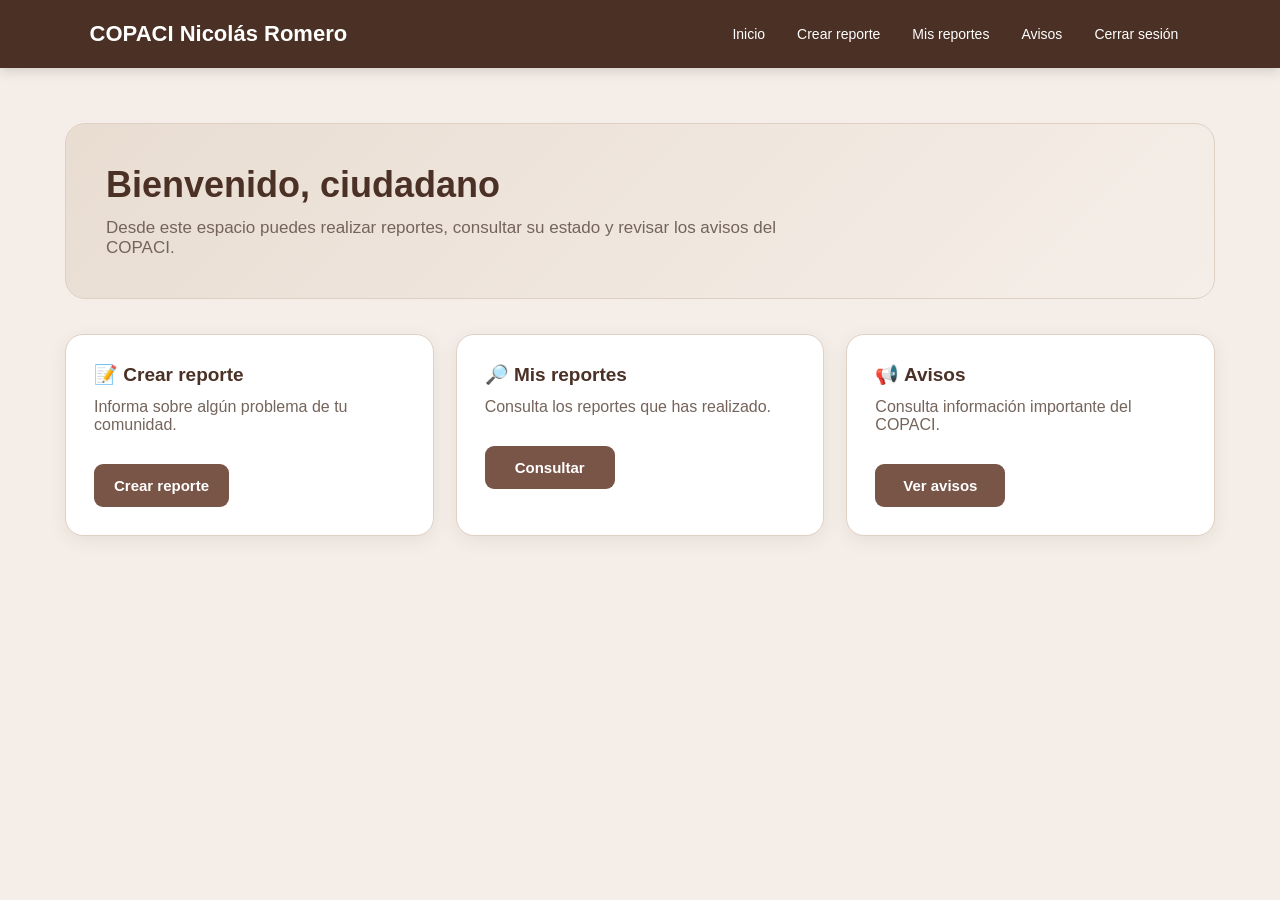
==== ciudadano.html @ 0b4abf4b "subir pagina web" ====
<!DOCTYPE html>
<html lang="es">
<head>

    <meta charset="UTF-8">
    <meta name="viewport" content="width=device-width, initial-scale=1.0">

    <title>Ciudadano | COPACI</title>

    <link rel="stylesheet" href="style.css">

</head>

<body>

<header>

    <h1>COPACI Nicolás Romero</h1>

    <nav>

        <a href="ciudadano.html">Inicio</a>

        <a href="reporte.html">
            Crear reporte
        </a>

        <a href="mis-reportes.html">
            Mis reportes
        </a>

        <a href="avisos-ciudadano.html">
            Avisos
        </a>

        <a href="index.html">
            Cerrar sesión
        </a>

    </nav>

</header>


<main class="contenido">

    <section class="bienvenida">

        <h2>Bienvenido, ciudadano</h2>

        <p>
            Desde este espacio puedes realizar reportes,
            consultar su estado y revisar los avisos del COPACI.
        </p>

    </section>


    <section class="tarjetas">

        <div class="tarjeta">

            <h3>📝 Crear reporte</h3>

            <p>
                Informa sobre algún problema de tu comunidad.
            </p>

            <a href="reporte.html" class="boton">
                Crear reporte
            </a>

        </div>


        <div class="tarjeta">

            <h3>🔎 Mis reportes</h3>

            <p>
                Consulta los reportes que has realizado.
            </p>

            <a href="mis-reportes.html" class="boton">
                Consultar
            </a>

        </div>


        <div class="tarjeta">

            <h3>📢 Avisos</h3>

            <p>
                Consulta información importante del COPACI.
            </p>

            <a href="avisos-ciudadano.html" class="boton">
                Ver avisos
            </a>

        </div>

    </section>

</main>

</body>
</html>
---- style.css ----
/* ==========================================
   CONFIGURACIÓN GENERAL
========================================== */

* {
    margin: 0;
    padding: 0;
    box-sizing: border-box;
}

html {
    scroll-behavior: smooth;
}

body {
    font-family: Arial, Helvetica, sans-serif;
    background-color: #f5eee8;
    color: #3e2b23;
    min-height: 100vh;
}


/* ==========================================
   COLORES PRINCIPALES
========================================== */

:root {
    --cafe-oscuro: #4a3025;
    --cafe: #795548;
    --cafe-claro: #a1887f;
    --beige: #e9ddd2;
    --fondo: #f5eee8;
    --blanco: #ffffff;
    --texto: #3e2b23;
    --texto-claro: #74645b;
    --borde: #dfd0c4;
}


/* ==========================================
   PANTALLA DE LOGIN
========================================== */

.login-body {
    min-height: 100vh;

    display: flex;
    align-items: center;
    justify-content: center;

    padding: 30px;

    background:
        linear-gradient(
            135deg,
            #4a3025,
            #795548,
            #a1887f
        );
}


.login-box {
    width: 100%;
    max-width: 450px;

    background-color: white;

    padding: 40px;

    border-radius: 20px;

    box-shadow:
        0 15px 40px rgba(0, 0, 0, 0.25);

    text-align: center;
}


.login-box h1 {
    color: var(--cafe-oscuro);

    font-size: 38px;

    margin-bottom: 5px;
}


.login-box h2 {
    color: var(--cafe);

    font-size: 22px;

    margin-bottom: 8px;
}


.login-box > p {
    color: var(--texto-claro);

    margin-bottom: 25px;
}


/* ==========================================
   FORMULARIOS
========================================== */

form {
    text-align: left;
}


label {
    display: block;

    margin-top: 15px;
    margin-bottom: 7px;

    color: var(--texto);

    font-weight: bold;
}


input,
select,
textarea {
    width: 100%;

    padding: 13px;

    border: 1px solid var(--borde);

    border-radius: 9px;

    background-color: #faf8f6;

    color: var(--texto);

    font-family: inherit;
    font-size: 15px;

    outline: none;
}


textarea {
    resize: vertical;
}


input:focus,
select:focus,
textarea:focus {
    border-color: var(--cafe);

    box-shadow:
        0 0 0 2px rgba(121, 85, 72, 0.12);
}


/* ==========================================
   BOTONES
========================================== */

button,
.boton {
    display: inline-block;

    width: 100%;

    margin-top: 20px;

    padding: 13px 20px;

    border: none;

    border-radius: 9px;

    background-color: var(--cafe);

    color: white;

    font-size: 15px;

    font-weight: bold;

    text-align: center;

    text-decoration: none;

    cursor: pointer;

    transition: 0.2s;
}


button:hover,
.boton:hover {
    background-color: var(--cafe-oscuro);

    transform: translateY(-1px);
}


/* ==========================================
   REGISTRO DEL LOGIN
========================================== */

.login-register {
    margin-top: 25px;

    padding-top: 20px;

    border-top: 1px solid var(--borde);
}


.login-register p {
    margin-bottom: 8px;
}


.login-register a {
    color: var(--cafe);

    font-weight: bold;

    text-decoration: none;
}


.login-register a:hover {
    text-decoration: underline;
}


/* ==========================================
   MENSAJES
========================================== */

.error {
    margin-top: 15px;

    padding: 10px;

    border-radius: 8px;

    background-color: #f8d7da;

    color: #842029;

    text-align: center;
}


.exito {
    margin-top: 15px;

    padding: 10px;

    border-radius: 8px;

    background-color: #d1e7dd;

    color: #0f5132;

    text-align: center;
}


/* ==========================================
   ENCABEZADO
========================================== */

header {
    width: 100%;

    padding: 18px 7%;

    background-color: var(--cafe-oscuro);

    color: white;

    display: flex;

    align-items: center;

    justify-content: space-between;

    gap: 20px;

    box-shadow:
        0 3px 12px rgba(0, 0, 0, 0.15);
}


header h1 {
    font-size: 22px;
}


/* ==========================================
   NAVEGACIÓN
========================================== */

nav {
    display: flex;

    align-items: center;

    justify-content: center;

    flex-wrap: wrap;

    gap: 8px;
}


nav a {
    padding: 8px 12px;

    color: white;

    text-decoration: none;

    border-radius: 7px;

    font-size: 14px;

    transition: 0.2s;
}


nav a:hover {
    background-color: var(--cafe);

    color: white;
}


/* ==========================================
   CONTENIDO PRINCIPAL
========================================== */

.contenido {
    width: 90%;

    max-width: 1150px;

    margin: 0 auto;

    padding: 55px 0;
}


.contenido h2 {
    color: var(--cafe-oscuro);

    font-size: 32px;

    margin-bottom: 10px;
}


.contenido > p {
    color: var(--texto-claro);

    margin-bottom: 25px;
}


/* ==========================================
   BIENVENIDA
========================================== */

.bienvenida {
    padding: 40px;

    margin-bottom: 35px;

    border-radius: 20px;

    background:
        linear-gradient(
            135deg,
            #e9ddd2,
            #f5eee8
        );

    border: 1px solid var(--borde);
}


.bienvenida h2 {
    font-size: 36px;

    margin-bottom: 12px;
}


.bienvenida p {
    max-width: 700px;

    color: var(--texto-claro);

    font-size: 17px;
}


/* ==========================================
   TARJETAS
========================================== */

.tarjetas {
    display: grid;

    grid-template-columns:
        repeat(3, 1fr);

    gap: 22px;

    margin-top: 30px;
}


.tarjeta {
    background-color: white;

    padding: 28px;

    border-radius: 18px;

    border: 1px solid var(--borde);

    box-shadow:
        0 5px 18px rgba(60, 40, 30, 0.08);

    transition: 0.2s;
}


.tarjeta:hover {
    transform: translateY(-3px);

    box-shadow:
        0 8px 24px rgba(60, 40, 30, 0.13);
}


.tarjeta h3 {
    color: var(--cafe-oscuro);

    margin-bottom: 12px;

    font-size: 19px;
}


.tarjeta p {
    color: var(--texto-claro);

    margin-bottom: 10px;
}


.tarjeta .boton {
    width: auto;

    min-width: 130px;
}


/* ==========================================
   FORMULARIO GRANDE
========================================== */

.formulario {
    max-width: 650px;

    margin: 20px auto;

    padding: 35px;

    background-color: white;

    border-radius: 18px;

    border: 1px solid var(--borde);

    box-shadow:
        0 5px 20px rgba(60, 40, 30, 0.09);
}


.formulario h2 {
    margin-bottom: 8px;
}


.formulario > p {
    color: var(--texto-claro);

    margin-bottom: 20px;
}


/* ==========================================
   REPORTES
========================================== */

.reporte-card {
    background-color: white;

    margin-top: 20px;

    padding: 25px;

    border-radius: 15px;

    border-left: 6px solid var(--cafe);

    box-shadow:
        0 4px 15px rgba(60, 40, 30, 0.08);
}


.reporte-card h3 {
    color: var(--cafe-oscuro);

    margin-bottom: 12px;
}


.reporte-card p {
    color: var(--texto-claro);

    margin: 6px 0;
}


/* ==========================================
   ESTADOS DE REPORTES
========================================== */

.estado {
    display: inline-block;

    padding: 6px 12px;

    border-radius: 20px;

    font-size: 13px;

    font-weight: bold;
}


.pendiente {
    background-color: #fff0d5;

    color: #8a5a00;
}


.proceso {
    background-color: #e6def3;

    color: #5b3b7a;
}


.resuelto {
    background-color: #dcefdc;

    color: #326532;
}


/* ==========================================
   TABLAS
========================================== */

table {
    width: 100%;

    border-collapse: collapse;

    margin-top: 25px;

    background-color: white;

    border-radius: 12px;

    overflow: hidden;
}


th {
    background-color: var(--cafe-oscuro);

    color: white;

    padding: 14px;

    text-align: left;
}


td {
    padding: 13px;

    border-bottom: 1px solid var(--borde);

    color: var(--texto-claro);
}


tr:hover td {
    background-color: #faf6f2;
}


/* ==========================================
   AVISOS
========================================== */

.aviso {
    background-color: white;

    padding: 25px;

    margin-top: 20px;

    border-radius: 15px;

    border-left: 5px solid var(--cafe);

    box-shadow:
        0 4px 15px rgba(60, 40, 30, 0.08);
}


.aviso h3 {
    color: var(--cafe-oscuro);

    margin-bottom: 8px;
}


.aviso p {
    color: var(--texto-claro);
}


/* ==========================================
   PIE DE PÁGINA
========================================== */

footer {
    margin-top: 50px;

    padding: 30px;

    background-color: var(--cafe-oscuro);

    color: white;

    text-align: center;
}


footer p {
    margin: 5px;
}


/* ==========================================
   RESPONSIVE - TABLETS
========================================== */

@media (max-width: 900px) {

    header {
        flex-direction: column;

        text-align: center;

        padding: 20px;
    }


    nav {
        width: 100%;
    }


    .tarjetas {
        grid-template-columns: repeat(2, 1fr);
    }

}


/* ==========================================
   RESPONSIVE - CELULARES
========================================== */

@media (max-width: 600px) {

    .login-body {
        padding: 15px;
    }


    .login-box {
        padding: 28px 22px;
    }


    .login-box h1 {
        font-size: 32px;
    }


    .login-box h2 {
        font-size: 19px;
    }


    header {
        padding: 15px;
    }


    header h1 {
        font-size: 19px;
    }


    nav {
        flex-direction: column;

        width: 100%;

        gap: 4px;
    }


    nav a {
        width: 100%;

        text-align: center;
    }


    .contenido {
        width: 92%;

        padding: 35px 0;
    }


    .contenido h2 {
        font-size: 27px;
    }


    .bienvenida {
        padding: 25px;
    }


    .bienvenida h2 {
        font-size: 28px;
    }


    .tarjetas {
        grid-template-columns: 1fr;
    }


    .formulario {
        padding: 25px 20px;
    }


    table {
        font-size: 13px;
    }


    th,
    td {
        padding: 9px;
    }

}


/* ==========================================
   ANIMACIÓN SUAVE
========================================== */

@keyframes aparecer {

    from {
        opacity: 0;
        transform: translateY(10px);
    }

    to {
        opacity: 1;
        transform: translateY(0);
    }

}


.login-box,
.contenido {
    animation: aparecer 0.4s ease;
}
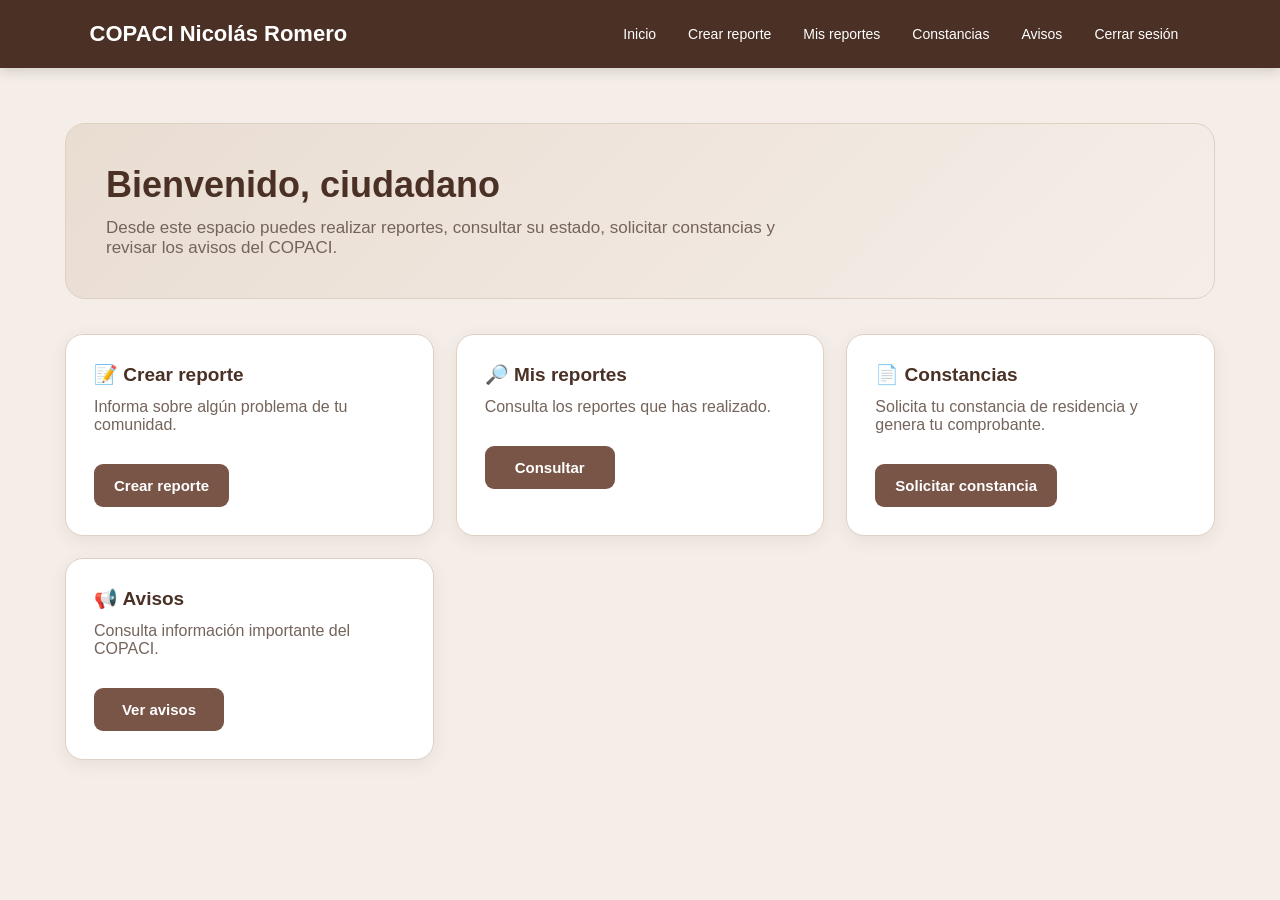
==== commit 156cad6e: "Update ciudadano.html" ====
--- a/ciudadano.html
+++ b/ciudadano.html
@@ -1,105 +1,63 @@
 <!DOCTYPE html>
 <html lang="es">
 <head>
-
     <meta charset="UTF-8">
     <meta name="viewport" content="width=device-width, initial-scale=1.0">
-
     <title>Ciudadano | COPACI</title>
-
     <link rel="stylesheet" href="style.css">
-
 </head>
 
 <body>
 
 <header>
-
     <h1>COPACI Nicolás Romero</h1>
 
     <nav>
-
         <a href="ciudadano.html">Inicio</a>
-
-        <a href="reporte.html">
-            Crear reporte
-        </a>
-
-        <a href="mis-reportes.html">
-            Mis reportes
-        </a>
-
-        <a href="avisos-ciudadano.html">
-            Avisos
-        </a>
-
-        <a href="index.html">
-            Cerrar sesión
-        </a>
-
+        <a href="reporte.html">Crear reporte</a>
+        <a href="mis-reportes.html">Mis reportes</a>
+        <a href="constancia.html">Constancias</a>
+        <a href="avisos-ciudadano.html">Avisos</a>
+        <a href="index.html">Cerrar sesión</a>
     </nav>
-
 </header>
-
 
 <main class="contenido">
 
     <section class="bienvenida">
-
         <h2>Bienvenido, ciudadano</h2>
 
         <p>
             Desde este espacio puedes realizar reportes,
-            consultar su estado y revisar los avisos del COPACI.
+            consultar su estado, solicitar constancias
+            y revisar los avisos del COPACI.
         </p>
-
     </section>
-
 
     <section class="tarjetas">
 
         <div class="tarjeta">
-
             <h3>📝 Crear reporte</h3>
-
-            <p>
-                Informa sobre algún problema de tu comunidad.
-            </p>
-
-            <a href="reporte.html" class="boton">
-                Crear reporte
-            </a>
-
+            <p>Informa sobre algún problema de tu comunidad.</p>
+            <a href="reporte.html" class="boton">Crear reporte</a>
         </div>
 
+        <div class="tarjeta">
+            <h3>🔎 Mis reportes</h3>
+            <p>Consulta los reportes que has realizado.</p>
+            <a href="mis-reportes.html" class="boton">Consultar</a>
+        </div>
 
         <div class="tarjeta">
-
-            <h3>🔎 Mis reportes</h3>
-
-            <p>
-                Consulta los reportes que has realizado.
-            </p>
-
-            <a href="mis-reportes.html" class="boton">
-                Consultar
-            </a>
-
+            <h3>📄 Constancias</h3>
+            <p>Solicita tu constancia de residencia y genera tu comprobante.</p>
+            <a href="constancia.html" class="boton">Solicitar constancia</a>
         </div>
 
-
         <div class="tarjeta">
-
             <h3>📢 Avisos</h3>
-
-            <p>
-                Consulta información importante del COPACI.
-            </p>
-
-            <a href="avisos-ciudadano.html" class="boton">
-                Ver avisos
-            </a>
-
+            <p>Consulta información importante del COPACI.</p>
+            <a href="avisos-ciudadano.html" class="boton">Ver avisos</a>
         </div>
 
     </section>
